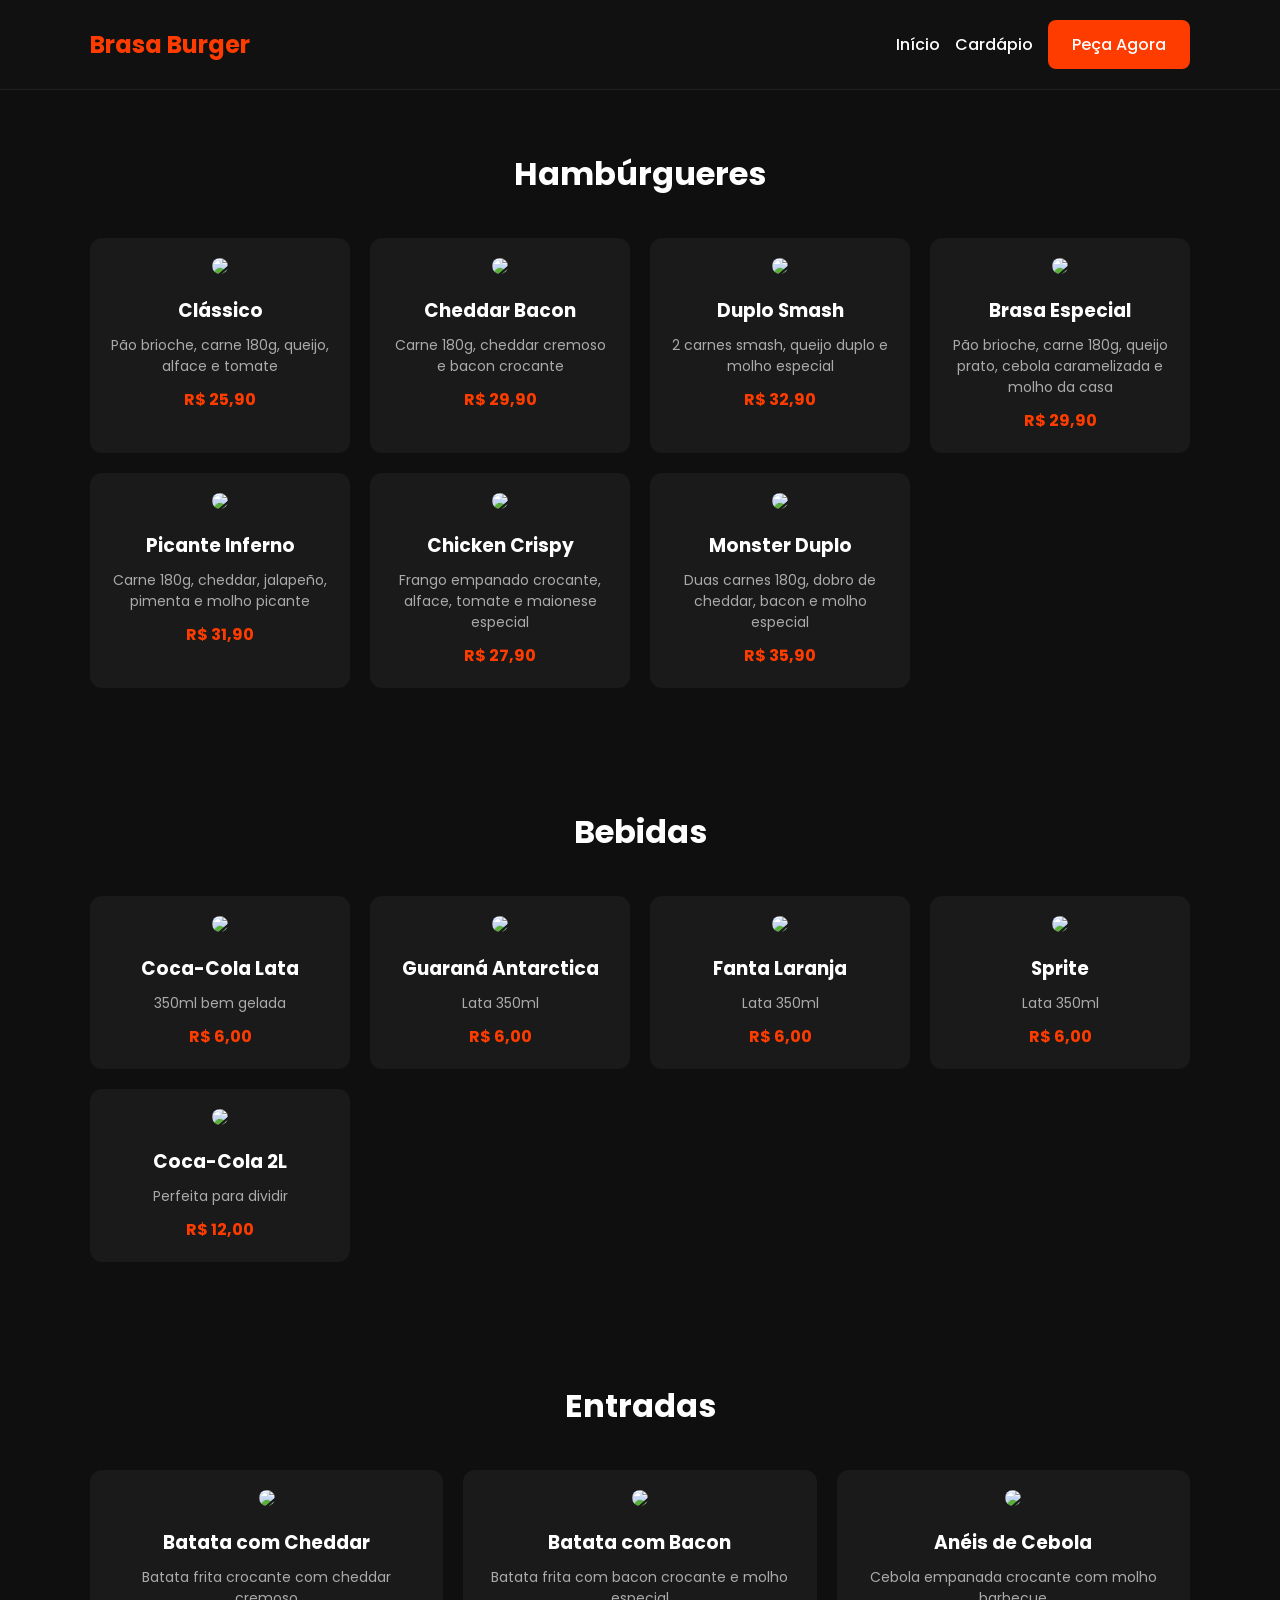
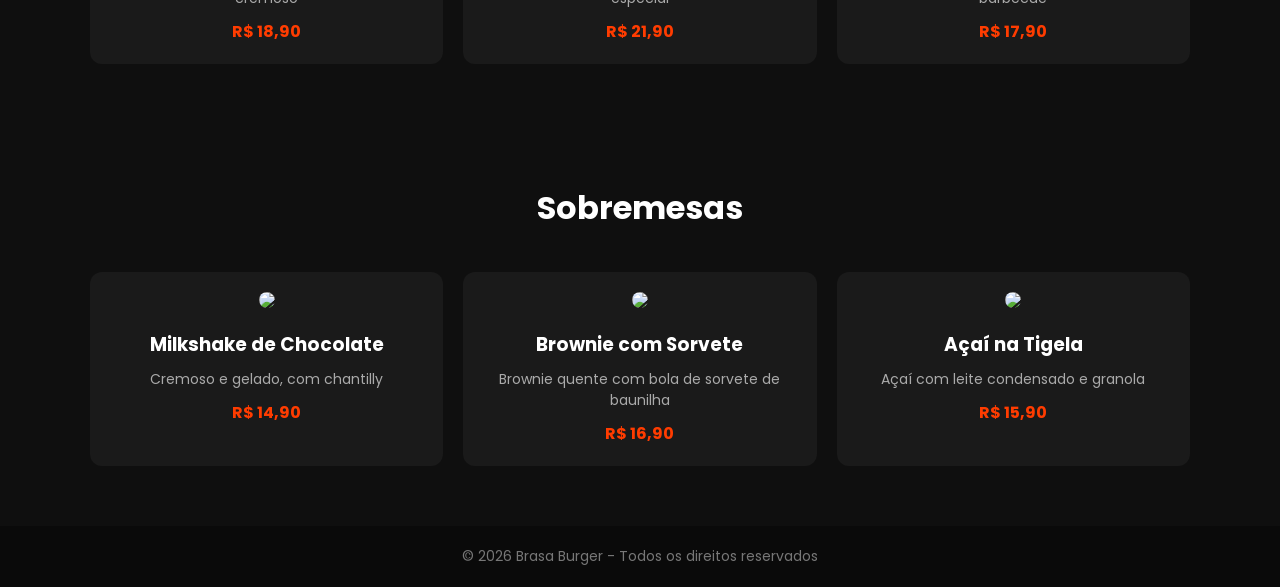
==== cardapio.html @ 02410674 "Primeiro UPDATE Ainda falta programar javascript" ====
<!DOCTYPE html>
<html lang="pt-br">

<head>
    <meta charset="UTF-8">
    <meta name="viewport" content="width=device-width, initial-scale=1.0">
    <title>Cardápio - Brasa Burger</title>

    <link href="https://fonts.googleapis.com/css2?family=Poppins:wght@300;400;600;700&display=swap" rel="stylesheet">
    <link rel="stylesheet" href="css/style.css">
</head>

<body>

    <header class="header">
        <div class="container">
            <h1 class="logo">Brasa Burger</h1>

            <nav>
                <a href="index.html">Início</a>
                <a href="cardapio.html">Cardápio</a>
                <a href="index.html#contato" class="btn">Peça Agora</a>
            </nav>
        </div>
    </header>

    <!-- HAMBURGUERES -->
    <section class="cardapio">
        <div class="container">
            <h2>Hambúrgueres</h2>

            <div class="grid">

                <div class="card">
                    <img src="img/burgers/burger1.jpg">
                    <h3>Clássico</h3>
                    <p>Pão brioche, carne 180g, queijo, alface e tomate</p>
                    <span class="preco">R$ 25,90</span>
                </div>

                <div class="card">
                    <img src="img/burgers/burger2.jpg">
                    <h3>Cheddar Bacon</h3>
                    <p>Carne 180g, cheddar cremoso e bacon crocante</p>
                    <span class="preco">R$ 29,90</span>
                </div>

                <div class="card">
                    <img src="img/burgers/burger3.jpg">
                    <h3>Duplo Smash</h3>
                    <p>2 carnes smash, queijo duplo e molho especial</p>
                    <span class="preco">R$ 32,90</span>
                </div>

                <div class="card">
                    <img src="img/burgers/burger4.jpg">
                    <h3>Brasa Especial</h3>
                    <p>Pão brioche, carne 180g, queijo prato, cebola caramelizada e molho da casa</p>
                    <span class="preco">R$ 29,90</span>
                </div>

                <div class="card">
                    <img src="img/burgers/burger5.jpg">
                    <h3>Picante Inferno</h3>
                    <p>Carne 180g, cheddar, jalapeño, pimenta e molho picante</p>
                    <span class="preco">R$ 31,90</span>
                </div>

                <div class="card">
                    <img src="img/burgers/burger6.jpg">
                    <h3>Chicken Crispy</h3>
                    <p>Frango empanado crocante, alface, tomate e maionese especial</p>
                    <span class="preco">R$ 27,90</span>
                </div>

                <div class="card">
                    <img src="img/burgers/burger7.jpg">
                    <h3>Monster Duplo</h3>
                    <p>Duas carnes 180g, dobro de cheddar, bacon e molho especial</p>
                    <span class="preco">R$ 35,90</span>
                </div>

            </div>
        </div>
    </section>

    <!-- BEBIDAS -->
    <section class="cardapio">
        <div class="container">
            <h2>Bebidas</h2>

            <div class="grid">

                <div class="card">
                    <img src="img/bebidas/coca.jpg">
                    <h3>Coca-Cola Lata</h3>
                    <p>350ml bem gelada</p>
                    <span class="preco">R$ 6,00</span>
                </div>

                <div class="card">
                    <img src="img/bebidas/guarana.jpg">
                    <h3>Guaraná Antarctica</h3>
                    <p>Lata 350ml</p>
                    <span class="preco">R$ 6,00</span>
                </div>

                <div class="card">
                    <img src="img/bebidas/fanta.jpg">
                    <h3>Fanta Laranja</h3>
                    <p>Lata 350ml</p>
                    <span class="preco">R$ 6,00</span>
                </div>

                <div class="card">
                    <img src="img/bebidas/sprite.jpg">
                    <h3>Sprite</h3>
                    <p>Lata 350ml</p>
                    <span class="preco">R$ 6,00</span>
                </div>

                <div class="card">
                    <img src="img/bebidas/coca2l.jpg">
                    <h3>Coca-Cola 2L</h3>
                    <p>Perfeita para dividir</p>
                    <span class="preco">R$ 12,00</span>
                </div>

            </div>
        </div>
    </section>

    <!-- ENTRADAS -->
    <section class="cardapio">
        <div class="container">
            <h2>Entradas</h2>

            <div class="grid">

                <div class="card">
                    <img src="img/entradas/batata1.jpg">
                    <h3>Batata com Cheddar</h3>
                    <p>Batata frita crocante com cheddar cremoso</p>
                    <span class="preco">R$ 18,90</span>
                </div>

                <div class="card">
                    <img src="img/entradas/batata2.jpg">
                    <h3>Batata com Bacon</h3>
                    <p>Batata frita com bacon crocante e molho especial</p>
                    <span class="preco">R$ 21,90</span>
                </div>

                <div class="card">
                    <img src="img/entradas/aneis.jpg">
                    <h3>Anéis de Cebola</h3>
                    <p>Cebola empanada crocante com molho barbecue</p>
                    <span class="preco">R$ 17,90</span>
                </div>

            </div>
        </div>
    </section>

    <!-- SOBREMESAS -->
    <section class="cardapio">
        <div class="container">
            <h2>Sobremesas</h2>

            <div class="grid">

                <div class="card">
                    <img src="img/sobremesas/milkshake.jpg">
                    <h3>Milkshake de Chocolate</h3>
                    <p>Cremoso e gelado, com chantilly</p>
                    <span class="preco">R$ 14,90</span>
                </div>

                <div class="card">
                    <img src="img/sobremesas/brownie.jpg">
                    <h3>Brownie com Sorvete</h3>
                    <p>Brownie quente com bola de sorvete de baunilha</p>
                    <span class="preco">R$ 16,90</span>
                </div>

                <div class="card">
                    <img src="img/sobremesas/acai.jpg">
                    <h3>Açaí na Tigela</h3>
                    <p>Açaí com leite condensado e granola</p>
                    <span class="preco">R$ 15,90</span>
                </div>

            </div>
        </div>
    </section>

    <footer class="footer">
        <p>© 2026 Brasa Burger - Todos os direitos reservados</p>
    </footer>

</body>

</html>
---- css/style.css ----
* {
    margin: 0;
    padding: 0;
    box-sizing: border-box;
}

body {
    font-family: 'Poppins', sans-serif;
    background: #0f0f0f;
    color: #fff;
}

.container {
    width: 90%;
    max-width: 1100px;
    margin: auto;
}

.btn {
    display: inline-block;
    background: #ff3c00;
    color: #fff;
    padding: 12px 24px;
    border-radius: 8px;
    text-decoration: none;
    font-weight: 600;
    transition: 0.3s;
}

.btn:hover {
    background: #ff5c2b;
    transform: scale(1.05);
}

.header {
    background: #111;
    padding: 20px 0;
    border-bottom: 1px solid #222;
}

.header .container {
    display: flex;
    justify-content: space-between;
    align-items: center;
}

.header nav {
    display: flex;
    align-items: center;
    gap: 15px;
}

.header nav a {
    color: #fff;
    text-decoration: none;
    font-weight: 500;
    transition: 0.3s;
}

.header nav a:hover {
    color: #ff3c00;
}

.logo {
    font-size: 24px;
    font-weight: 700;
    color: #ff3c00;
}

.hero {
    height: 90vh;
    background: url('../img/banner/banner.jpg') center/cover no-repeat;
    display: flex;
    align-items: center;
    position: relative;
}

.hero::before {
    content: "";
    position: absolute;
    width: 100%;
    height: 100%;
    background: rgba(0,0,0,0.6);
    top: 0;
    left: 0;
}

.hero-content {
    max-width: 500px;
    position: relative;
    z-index: 1;
}

.hero h2 {
    font-size: 42px;
    margin-bottom: 10px;
}

.hero p {
    margin-bottom: 20px;
    color: #ccc;
}

.cardapio {
    padding: 60px 0;
    text-align: center;
}

.cardapio h2 {
    margin-bottom: 40px;
    font-size: 32px;
}

.grid {
    display: grid;
    grid-template-columns: repeat(auto-fit, minmax(250px, 1fr));
    gap: 20px;
}

.card {
    background: #1a1a1a;
    padding: 20px;
    border-radius: 12px;
    transition: 0.3s;
}

.card:hover {
    transform: translateY(-8px);
    background: #222;
}

.card img {
    width: 100%;
    border-radius: 10px;
    margin-bottom: 15px;
}

.card h3 {
    margin-bottom: 10px;
}

.card p {
    font-size: 14px;
    color: #aaa;
    margin-bottom: 10px;
}

.card span {
    color: #ff3c00;
    font-weight: bold;
}

.sobre {
    padding: 60px 0;
    text-align: center;
    background: #111;
}

.sobre h2 {
    margin-bottom: 20px;
}

.sobre p {
    max-width: 600px;
    margin: auto;
    color: #ccc;
}

.diferenciais {
    padding: 60px 0;
    text-align: center;
}

.diferenciais h2 {
    margin-bottom: 40px;
}

.item {
    background: #1a1a1a;
    padding: 20px;
    border-radius: 12px;
    transition: 0.3s;
}

.item:hover {
    background: #222;
    transform: translateY(-5px);
}

.contato {
    padding: 60px 0;
    text-align: center;
    background: #111;
}

.contato p {
    margin-bottom: 20px;
    color: #ccc;
}

.footer {
    text-align: center;
    padding: 20px;
    background: #0a0a0a;
    font-size: 14px;
    color: #777;
}

@media (max-width: 768px) {
    .hero h2 {
        font-size: 28px;
    }

    .hero {
        height: 70vh;
        text-align: center;
    }

    .header .container {
        flex-direction: column;
        gap: 10px;
    }

    .header nav {
        flex-direction: column;
    }
}
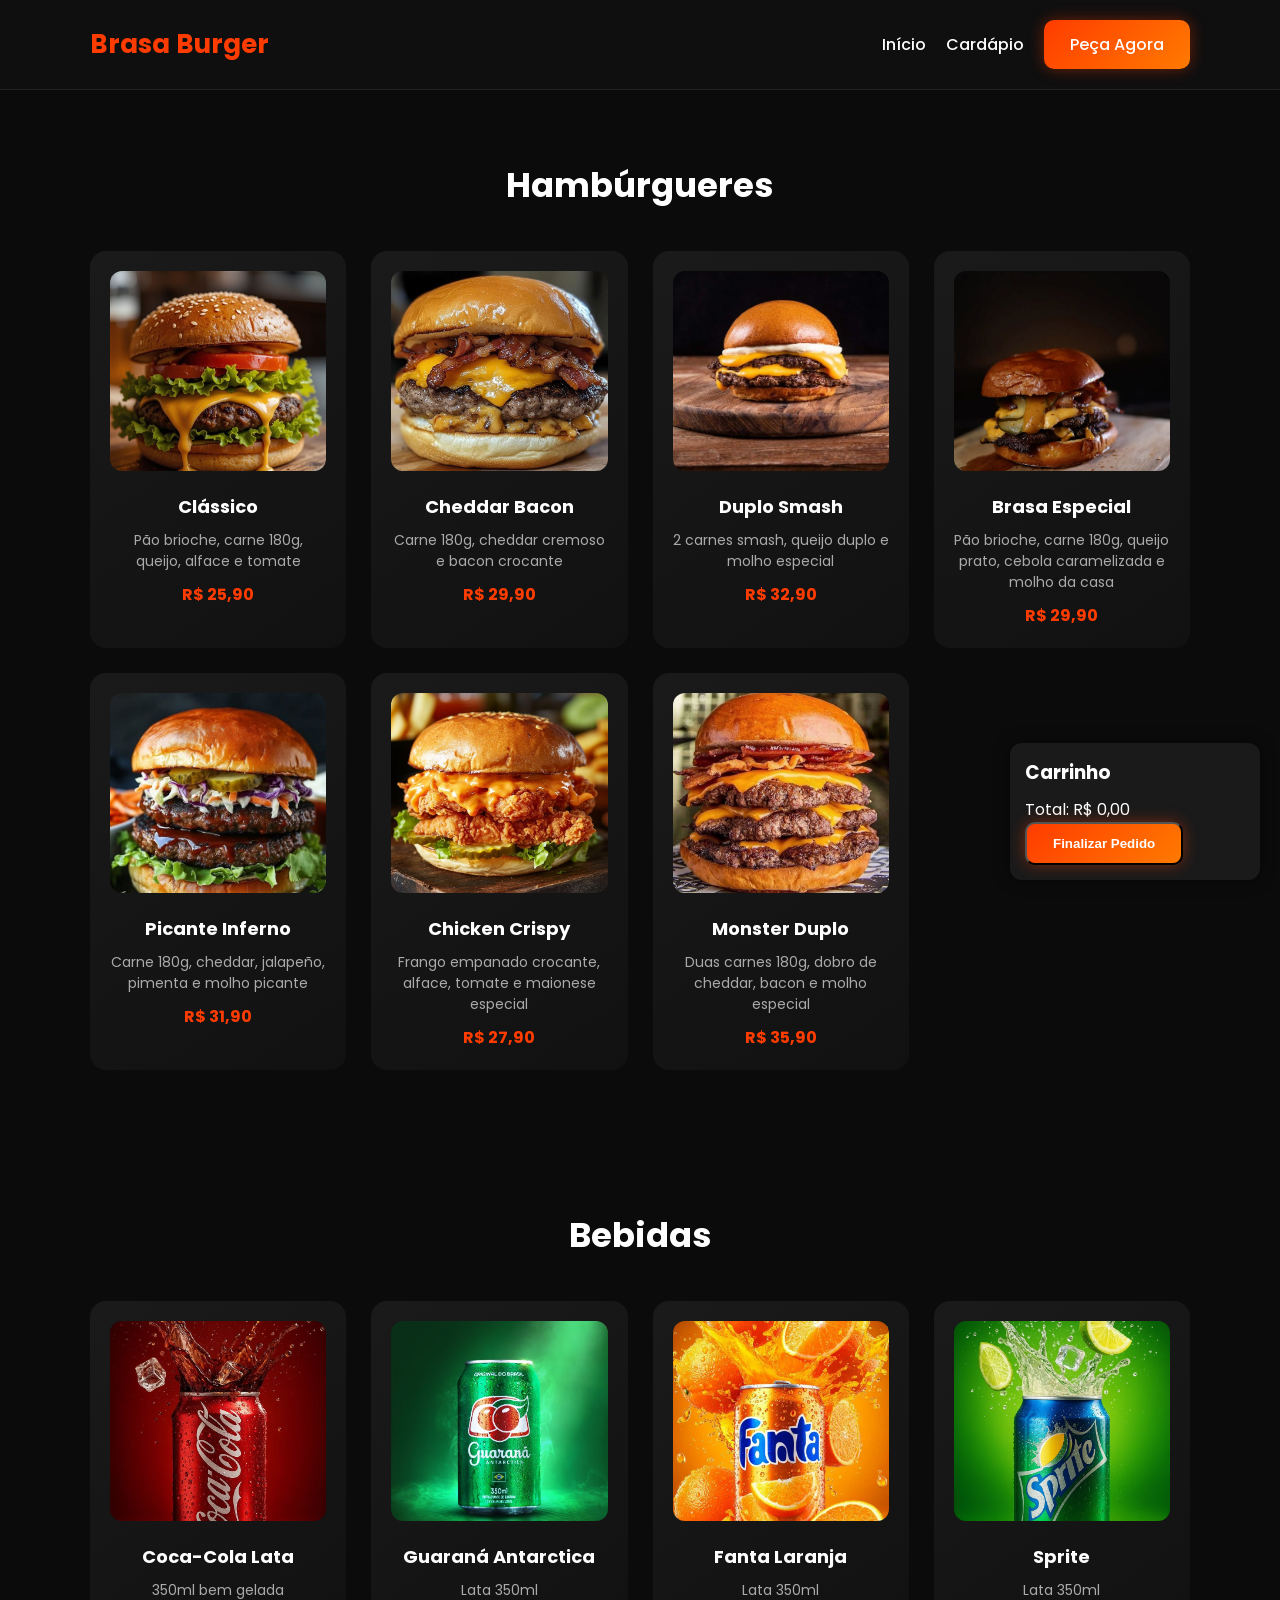
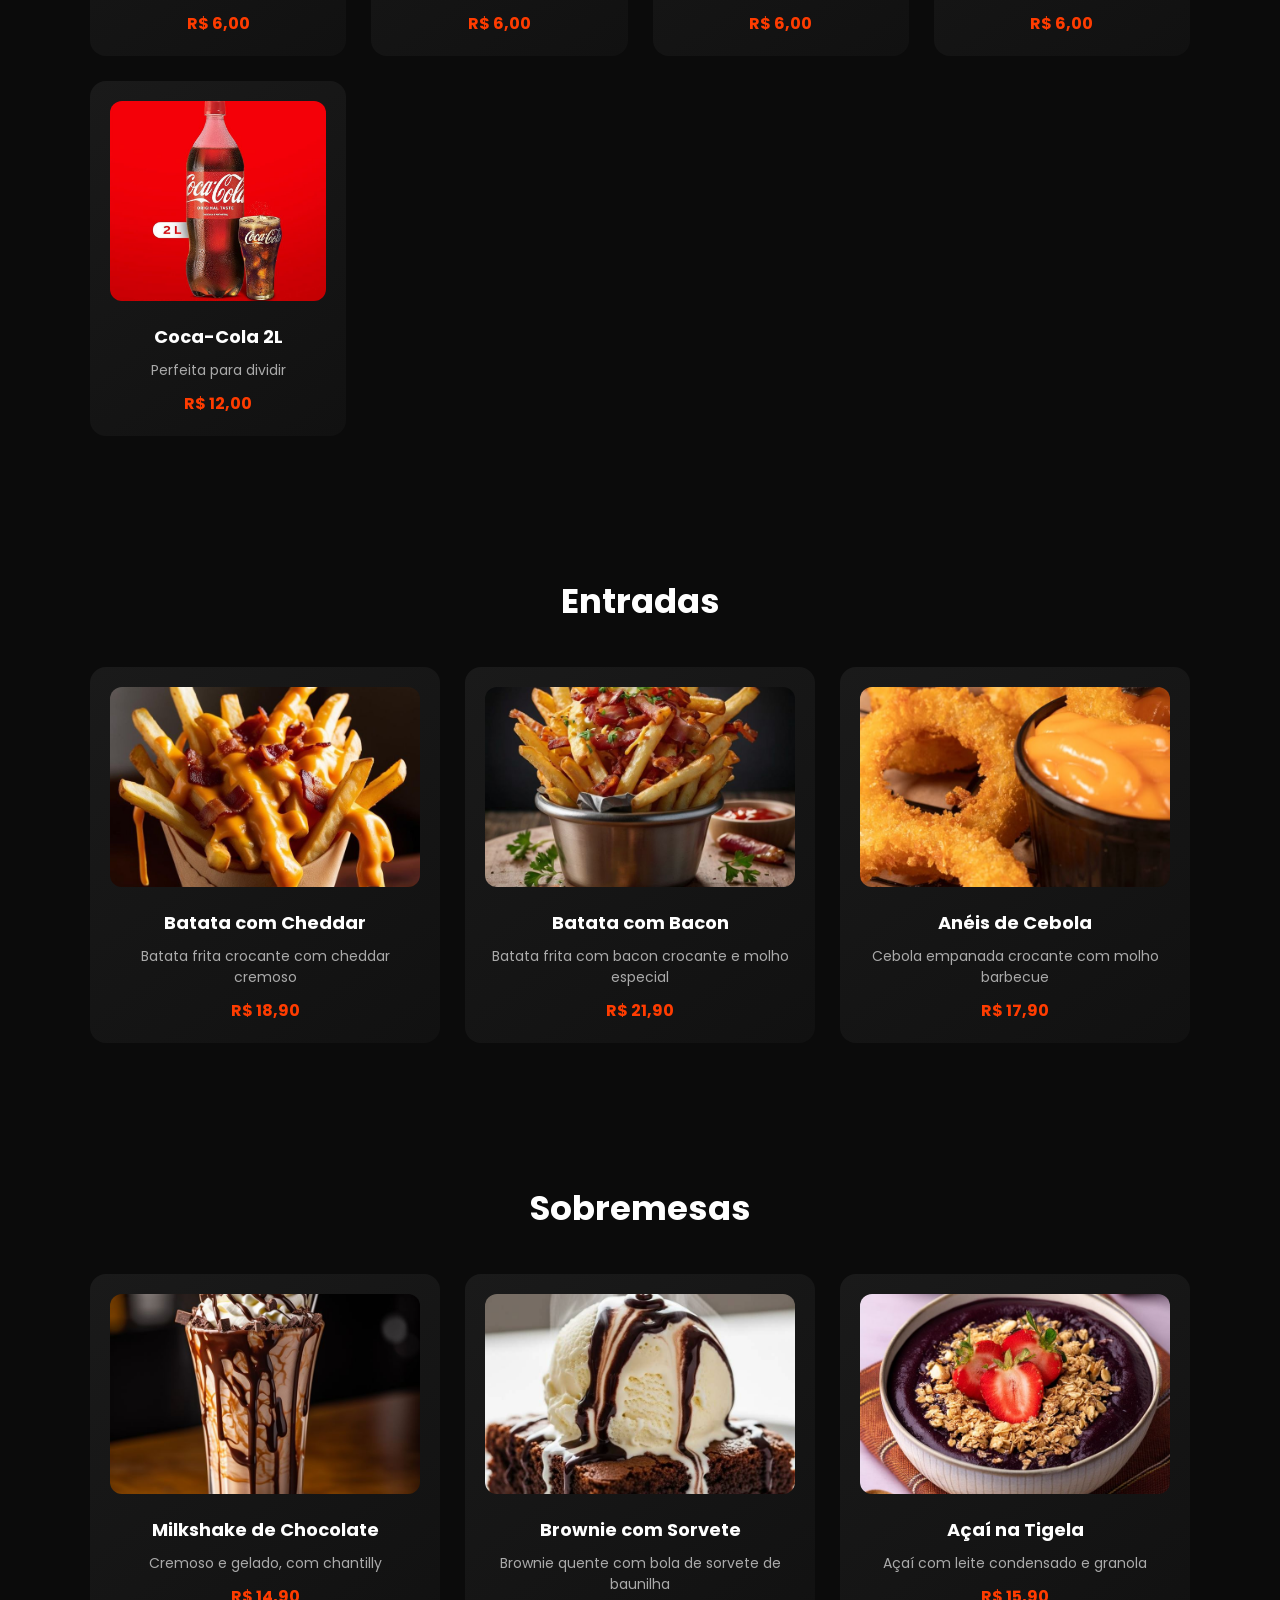
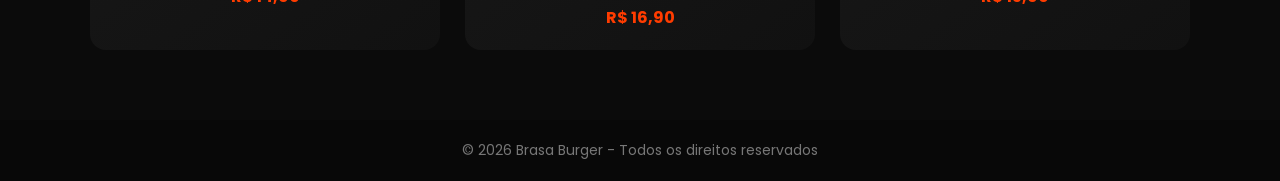
==== commit a6eb3b5a: "Atualização basica" ====
--- a/cardapio.html
+++ b/cardapio.html
@@ -23,8 +23,6 @@
             </nav>
         </div>
     </header>
-
-    <!-- HAMBURGUERES -->
     <section class="cardapio">
         <div class="container">
             <h2>Hambúrgueres</h2>
@@ -83,8 +81,6 @@
             </div>
         </div>
     </section>
-
-    <!-- BEBIDAS -->
     <section class="cardapio">
         <div class="container">
             <h2>Bebidas</h2>
@@ -162,7 +158,6 @@
         </div>
     </section>
 
-    <!-- SOBREMESAS -->
     <section class="cardapio">
         <div class="container">
             <h2>Sobremesas</h2>
@@ -193,11 +188,20 @@
             </div>
         </div>
     </section>
-
+    <div id="modalProduto" class="modal"></div>
+
+    <div class="carrinho">
+        <h3>Carrinho</h3>
+        <ul id="listaCarrinho"></ul>
+        <p id="totalCarrinho">Total: R$ 0,00</p>
+        <button onclick="finalizarPedido()" class="btn">Finalizar Pedido</button>
+    </div>
     <footer class="footer">
         <p>© 2026 Brasa Burger - Todos os direitos reservados</p>
     </footer>
+    <script src="js/script.js"></script>
 
 </body>
 
+
 </html>
--- a/css/style.css
+++ b/css/style.css
@@ -6,7 +6,7 @@
 
 body {
     font-family: 'Poppins', sans-serif;
-    background: #0f0f0f;
+    background: #0b0b0b;
     color: #fff;
 }
 
@@ -18,24 +18,30 @@
 
 .btn {
     display: inline-block;
-    background: #ff3c00;
+    background: linear-gradient(135deg, #ff3c00, #ff7a00);
     color: #fff;
-    padding: 12px 24px;
-    border-radius: 8px;
+    padding: 12px 26px;
+    border-radius: 10px;
     text-decoration: none;
     font-weight: 600;
     transition: 0.3s;
+    box-shadow: 0 0 15px rgba(255, 60, 0, 0.4);
 }
 
 .btn:hover {
-    background: #ff5c2b;
-    transform: scale(1.05);
-}
+    transform: scale(1.08);
+    box-shadow: 0 0 25px rgba(255, 60, 0, 0.7);
+}
+
 
 .header {
-    background: #111;
+    background: rgba(17, 17, 17, 0.8);
+    backdrop-filter: blur(10px);
     padding: 20px 0;
     border-bottom: 1px solid #222;
+    position: sticky;
+    top: 0;
+    z-index: 1000;
 }
 
 .header .container {
@@ -47,25 +53,38 @@
 .header nav {
     display: flex;
     align-items: center;
-    gap: 15px;
+    gap: 20px;
 }
 
 .header nav a {
     color: #fff;
     text-decoration: none;
     font-weight: 500;
+    position: relative;
     transition: 0.3s;
 }
 
-.header nav a:hover {
-    color: #ff3c00;
+.header nav a::after {
+    content: "";
+    width: 0%;
+    height: 2px;
+    background: #ff3c00;
+    position: absolute;
+    left: 0;
+    bottom: -5px;
+    transition: 0.3s;
+}
+
+.header nav a:hover::after {
+    width: 100%;
 }
 
 .logo {
-    font-size: 24px;
+    font-size: 26px;
     font-weight: 700;
     color: #ff3c00;
 }
+
 
 .hero {
     height: 90vh;
@@ -80,19 +99,18 @@
     position: absolute;
     width: 100%;
     height: 100%;
-    background: rgba(0,0,0,0.6);
-    top: 0;
-    left: 0;
+    background: linear-gradient(to right, rgba(0, 0, 0, 0.8), rgba(0, 0, 0, 0.4));
 }
 
 .hero-content {
     max-width: 500px;
     position: relative;
     z-index: 1;
+    animation: fadeUp 1s ease;
 }
 
 .hero h2 {
-    font-size: 42px;
+    font-size: 44px;
     margin-bottom: 10px;
 }
 
@@ -101,42 +119,70 @@
     color: #ccc;
 }
 
+
 .cardapio {
-    padding: 60px 0;
+    padding: 70px 0;
     text-align: center;
 }
 
 .cardapio h2 {
     margin-bottom: 40px;
-    font-size: 32px;
-}
+    font-size: 34px;
+}
+
 
 .grid {
     display: grid;
     grid-template-columns: repeat(auto-fit, minmax(250px, 1fr));
-    gap: 20px;
-}
+    gap: 25px;
+}
+
 
 .card {
-    background: #1a1a1a;
+    background: linear-gradient(145deg, #1a1a1a, #111);
     padding: 20px;
+    border-radius: 16px;
+    transition: 0.4s;
+    position: relative;
+    overflow: hidden;
+}
+
+.card::before {
+    content: "";
+    position: absolute;
+    width: 100%;
+    height: 100%;
+    background: linear-gradient(120deg, transparent, rgba(255, 60, 0, 0.2), transparent);
+    top: 0;
+    left: -100%;
+    transition: 0.5s;
+}
+
+.card:hover::before {
+    left: 100%;
+}
+
+.card:hover {
+    transform: translateY(-10px) scale(1.02);
+    box-shadow: 0 10px 30px rgba(255, 60, 0, 0.2);
+}
+
+.card img {
+    width: 100%;
+    height: 200px;
+    object-fit: cover;
     border-radius: 12px;
-    transition: 0.3s;
-}
-
-.card:hover {
-    transform: translateY(-8px);
-    background: #222;
-}
-
-.card img {
-    width: 100%;
-    border-radius: 10px;
     margin-bottom: 15px;
+    transition: 0.4s;
+}
+
+.card:hover img {
+    transform: scale(1.08);
 }
 
 .card h3 {
     margin-bottom: 10px;
+    font-size: 18px;
 }
 
 .card p {
@@ -148,26 +194,12 @@
 .card span {
     color: #ff3c00;
     font-weight: bold;
-}
-
-.sobre {
-    padding: 60px 0;
-    text-align: center;
-    background: #111;
-}
-
-.sobre h2 {
-    margin-bottom: 20px;
-}
-
-.sobre p {
-    max-width: 600px;
-    margin: auto;
-    color: #ccc;
-}
+    font-size: 16px;
+}
+
 
 .diferenciais {
-    padding: 60px 0;
+    padding: 70px 0;
     text-align: center;
 }
 
@@ -176,19 +208,20 @@
 }
 
 .item {
-    background: #1a1a1a;
-    padding: 20px;
-    border-radius: 12px;
+    background: linear-gradient(145deg, #1a1a1a, #111);
+    padding: 25px;
+    border-radius: 16px;
     transition: 0.3s;
 }
 
 .item:hover {
-    background: #222;
-    transform: translateY(-5px);
-}
+    transform: translateY(-8px);
+    box-shadow: 0 10px 25px rgba(255, 60, 0, 0.2);
+}
+
 
 .contato {
-    padding: 60px 0;
+    padding: 70px 0;
     text-align: center;
     background: #111;
 }
@@ -201,9 +234,21 @@
 .footer {
     text-align: center;
     padding: 20px;
-    background: #0a0a0a;
+    background: #080808;
     font-size: 14px;
     color: #777;
+}
+
+@keyframes fadeUp {
+    from {
+        opacity: 0;
+        transform: translateY(40px);
+    }
+
+    to {
+        opacity: 1;
+        transform: translateY(0);
+    }
 }
 
 @media (max-width: 768px) {
@@ -224,4 +269,48 @@
     .header nav {
         flex-direction: column;
     }
+}
+
+.modal {
+    display: none;
+    position: fixed;
+    top: 0;
+    left: 0;
+    width: 100%;
+    height: 100%;
+    background: rgba(0, 0, 0, 0.8);
+    justify-content: center;
+    align-items: center;
+    z-index: 2000;
+}
+
+.modal-content {
+    background: #1a1a1a;
+    padding: 30px;
+    border-radius: 12px;
+    max-width: 400px;
+    text-align: center;
+}
+
+.carrinho {
+    position: fixed;
+    right: 20px;
+    bottom: 20px;
+    background: #1a1a1a;
+    padding: 15px;
+    border-radius: 12px;
+    width: 250px;
+    box-shadow: 0 0 15px rgba(0, 0, 0, 0.5);
+}
+
+.carrinho ul {
+    list-style: none;
+    margin: 10px 0;
+}
+
+.carrinho li {
+    font-size: 14px;
+    margin-bottom: 5px;
+    display: flex;
+    justify-content: space-between;
 }
